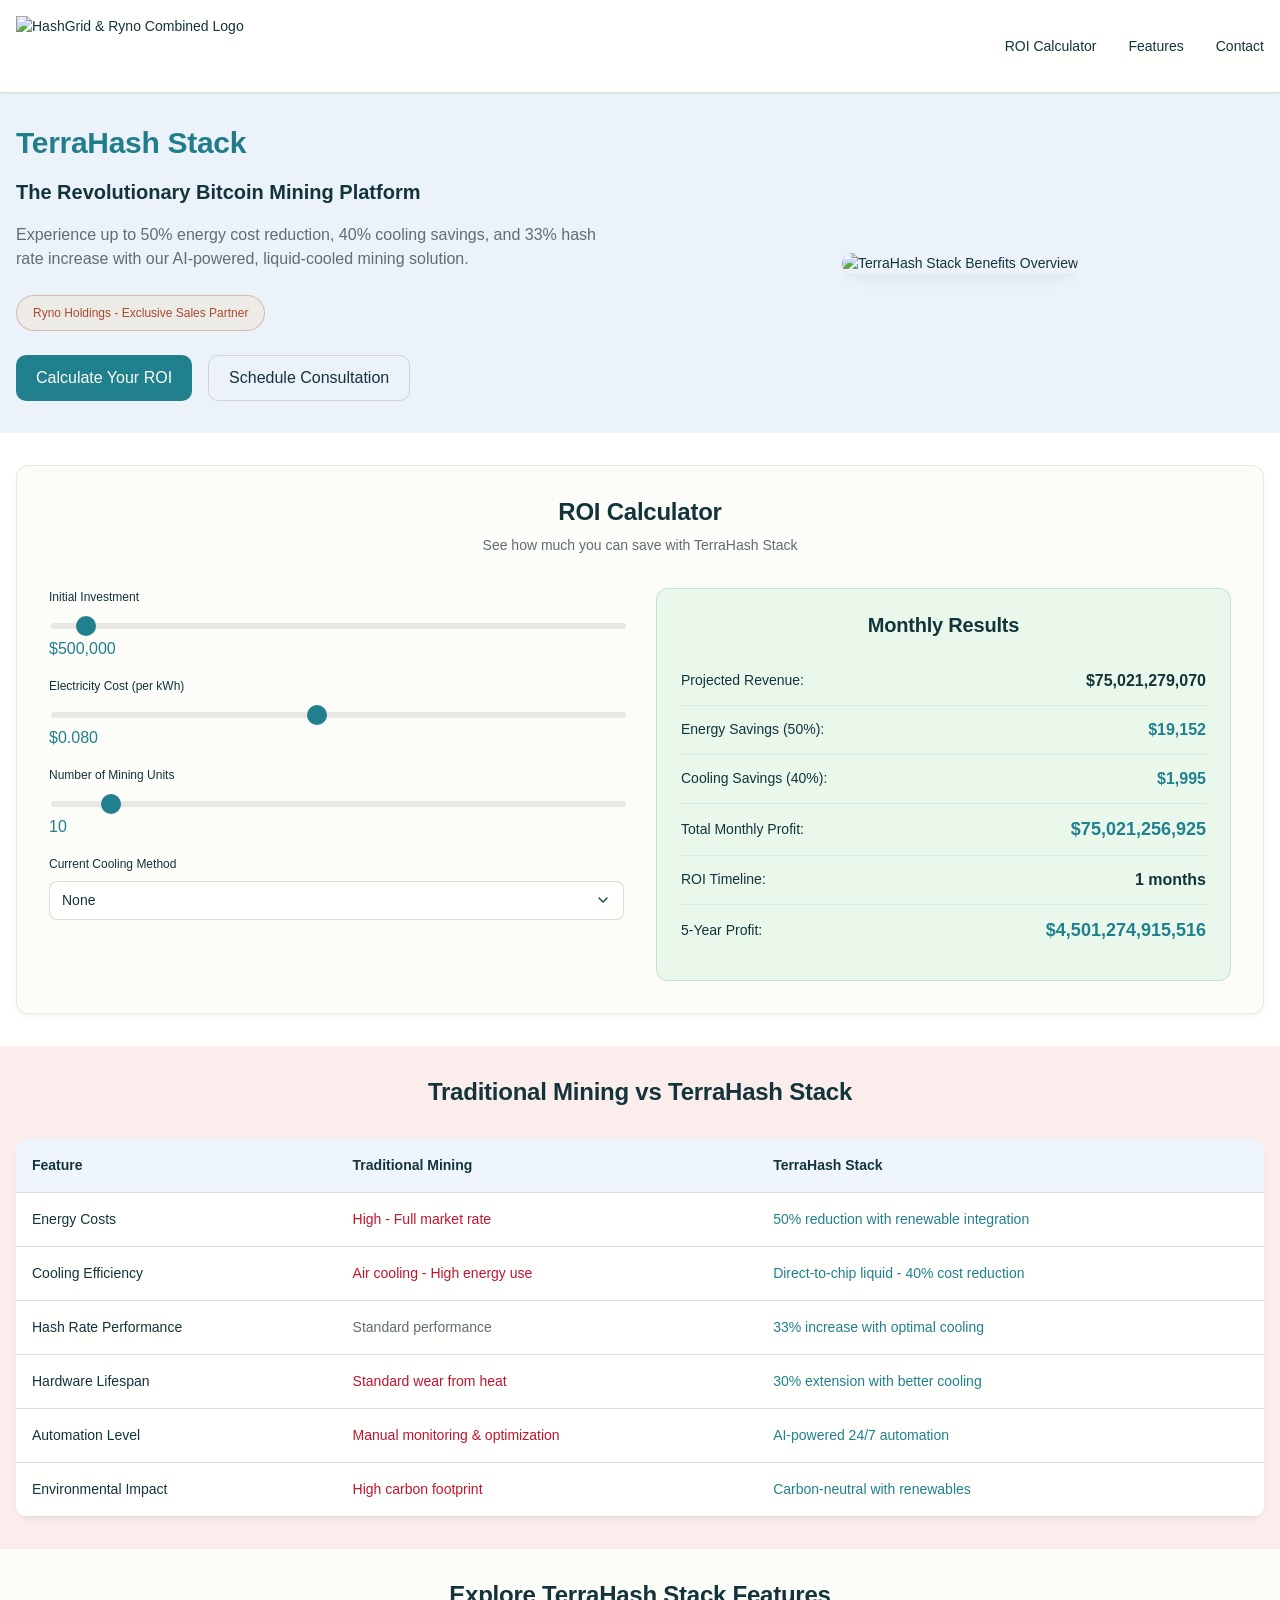
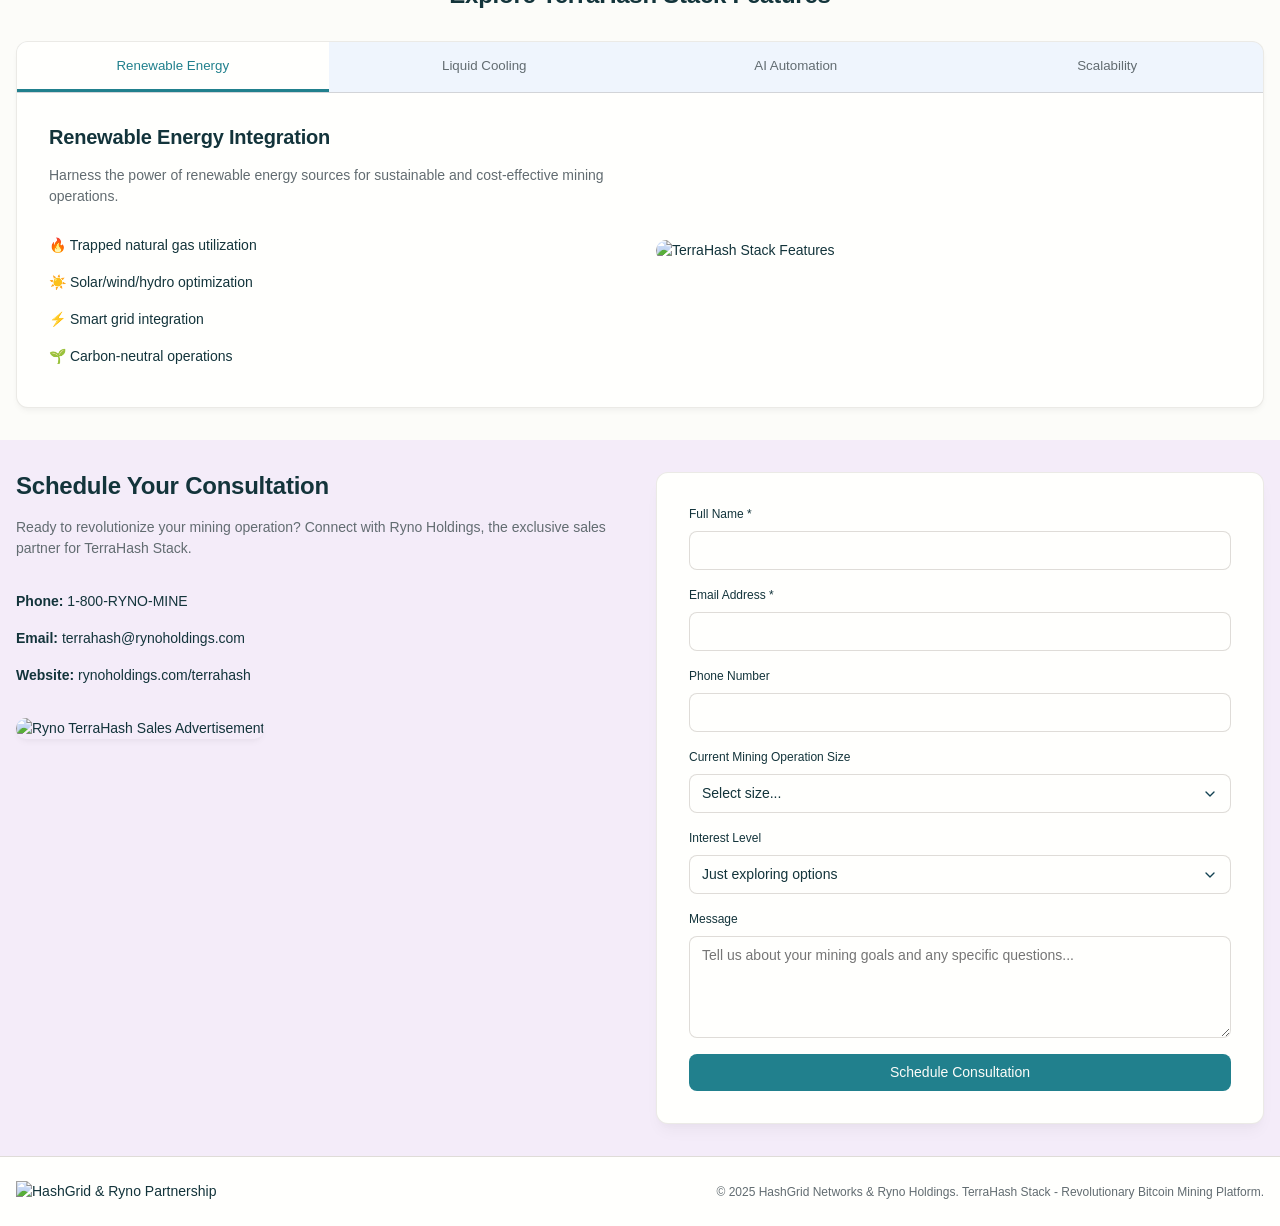
==== ryno-contact/index.html @ 81a2a4a1 "committing initial files for Rynos marketing page" ====
<!DOCTYPE html>
<html lang="en">
<head>
    <meta charset="UTF-8">
    <meta name="viewport" content="width=device-width, initial-scale=1.0">
    <title>TerraHash Stack - Revolutionary Bitcoin Mining Platform</title>
    <link rel="stylesheet" href="style.css">
</head>
<body>
    <!-- Header -->
    <header class="header">
        <div class="container">
            <div class="header__content">
                <img src="https://user-gen-media-assets.s3.amazonaws.com/gpt4o_images/118c1c0d-018f-4cac-a3be-09df968bb482.png" alt="HashGrid & Ryno Combined Logo" class="header__logo">
                <nav class="header__nav">
                    <a href="#calculator" class="header__nav-link">ROI Calculator</a>
                    <a href="#features" class="header__nav-link">Features</a>
                    <a href="#contact" class="header__nav-link">Contact</a>
                </nav>
            </div>
        </div>
    </header>

    <!-- Hero Section -->
    <section class="hero">
        <div class="container">
            <div class="hero__content">
                <div class="hero__text">
                    <h1 class="hero__title">TerraHash Stack</h1>
                    <p class="hero__subtitle">The Revolutionary Bitcoin Mining Platform</p>
                    <p class="hero__description">Experience up to 50% energy cost reduction, 40% cooling savings, and 33% hash rate increase with our AI-powered, liquid-cooled mining solution.</p>
                    <div class="hero__partnership">
                        <span class="partnership-badge">Ryno Holdings - Exclusive Sales Partner</span>
                    </div>
                    <div class="hero__cta">
                        <a href="#calculator" class="btn btn--primary btn--lg">Calculate Your ROI</a>
                        <a href="#contact" class="btn btn--outline btn--lg">Schedule Consultation</a>
                    </div>
                </div>
                <div class="hero__image">
                    <img src="https://user-gen-media-assets.s3.amazonaws.com/gpt4o_images/c0cdbb9a-6639-4723-b7b8-f5bbcff75af6.png" alt="TerraHash Stack Benefits Overview" class="hero__img">
                </div>
            </div>
        </div>
    </section>

    <!-- ROI Calculator -->
    <section id="calculator" class="calculator-section">
        <div class="container">
            <div class="calculator">
                <h2 class="calculator__title">ROI Calculator</h2>
                <p class="calculator__subtitle">See how much you can save with TerraHash Stack</p>
                
                <div class="calculator__grid">
                    <div class="calculator__inputs">
                        <div class="form-group">
                            <label class="form-label">Initial Investment</label>
                            <div class="slider-container">
                                <input type="range" id="investment" class="slider" min="50000" max="10000000" step="50000" value="500000">
                                <span class="slider-value" id="investment-value">$500,000</span>
                            </div>
                        </div>

                        <div class="form-group">
                            <label class="form-label">Electricity Cost (per kWh)</label>
                            <div class="slider-container">
                                <input type="range" id="electricity" class="slider" min="0.02" max="0.15" step="0.01" value="0.08">
                                <span class="slider-value" id="electricity-value">$0.08</span>
                            </div>
                        </div>

                        <div class="form-group">
                            <label class="form-label">Number of Mining Units</label>
                            <div class="slider-container">
                                <input type="range" id="units" class="slider" min="1" max="100" step="1" value="10">
                                <span class="slider-value" id="units-value">10</span>
                            </div>
                        </div>

                        <div class="form-group">
                            <label class="form-label">Current Cooling Method</label>
                            <select id="cooling" class="form-control">
                                <option value="none">None</option>
                                <option value="air">Air Cooling</option>
                                <option value="basic-liquid">Basic Liquid Cooling</option>
                            </select>
                        </div>
                    </div>

                    <div class="calculator__results">
                        <div class="result-card">
                            <h3>Monthly Results</h3>
                            <div class="result-item">
                                <span>Projected Revenue:</span>
                                <span id="monthly-revenue" class="result-value">$0</span>
                            </div>
                            <div class="result-item">
                                <span>Energy Savings (50%):</span>
                                <span id="energy-savings" class="result-value success">$0</span>
                            </div>
                            <div class="result-item">
                                <span>Cooling Savings (40%):</span>
                                <span id="cooling-savings" class="result-value success">$0</span>
                            </div>
                            <div class="result-item">
                                <span>Total Monthly Profit:</span>
                                <span id="monthly-profit" class="result-value primary">$0</span>
                            </div>
                            <div class="result-item">
                                <span>ROI Timeline:</span>
                                <span id="roi-timeline" class="result-value">0 months</span>
                            </div>
                            <div class="result-item">
                                <span>5-Year Profit:</span>
                                <span id="five-year-profit" class="result-value primary">$0</span>
                            </div>
                        </div>
                    </div>
                </div>
            </div>
        </div>
    </section>

    <!-- Feature Comparison -->
    <section class="comparison-section">
        <div class="container">
            <h2 class="section-title">Traditional Mining vs TerraHash Stack</h2>
            <div class="comparison-table">
                <table>
                    <thead>
                        <tr>
                            <th>Feature</th>
                            <th>Traditional Mining</th>
                            <th>TerraHash Stack</th>
                        </tr>
                    </thead>
                    <tbody>
                        <tr>
                            <td>Energy Costs</td>
                            <td><span class="comparison-bad">High - Full market rate</span></td>
                            <td><span class="comparison-good">50% reduction with renewable integration</span></td>
                        </tr>
                        <tr>
                            <td>Cooling Efficiency</td>
                            <td><span class="comparison-bad">Air cooling - High energy use</span></td>
                            <td><span class="comparison-good">Direct-to-chip liquid - 40% cost reduction</span></td>
                        </tr>
                        <tr>
                            <td>Hash Rate Performance</td>
                            <td><span class="comparison-neutral">Standard performance</span></td>
                            <td><span class="comparison-good">33% increase with optimal cooling</span></td>
                        </tr>
                        <tr>
                            <td>Hardware Lifespan</td>
                            <td><span class="comparison-bad">Standard wear from heat</span></td>
                            <td><span class="comparison-good">30% extension with better cooling</span></td>
                        </tr>
                        <tr>
                            <td>Automation Level</td>
                            <td><span class="comparison-bad">Manual monitoring & optimization</span></td>
                            <td><span class="comparison-good">AI-powered 24/7 automation</span></td>
                        </tr>
                        <tr>
                            <td>Environmental Impact</td>
                            <td><span class="comparison-bad">High carbon footprint</span></td>
                            <td><span class="comparison-good">Carbon-neutral with renewables</span></td>
                        </tr>
                    </tbody>
                </table>
            </div>
        </div>
    </section>

    <!-- Interactive Features -->
    <section id="features" class="features-section">
        <div class="container">
            <h2 class="section-title">Explore TerraHash Stack Features</h2>
            <div class="features-tabs">
                <nav class="tabs-nav">
                    <button class="tab-btn active" data-tab="renewable">Renewable Energy</button>
                    <button class="tab-btn" data-tab="cooling">Liquid Cooling</button>
                    <button class="tab-btn" data-tab="ai">AI Automation</button>
                    <button class="tab-btn" data-tab="scalability">Scalability</button>
                </nav>

                <div class="tabs-content">
                    <div class="tab-pane active" id="renewable">
                        <div class="feature-content">
                            <div class="feature-text">
                                <h3>Renewable Energy Integration</h3>
                                <p>Harness the power of renewable energy sources for sustainable and cost-effective mining operations.</p>
                                <ul class="feature-list">
                                    <li>🔥 Trapped natural gas utilization</li>
                                    <li>☀️ Solar/wind/hydro optimization</li>
                                    <li>⚡ Smart grid integration</li>
                                    <li>🌱 Carbon-neutral operations</li>
                                </ul>
                            </div>
                            <div class="feature-image">
                                <img src="https://user-gen-media-assets.s3.amazonaws.com/gpt4o_images/6d12c939-894d-44c8-b946-e693b4565c2b.png" alt="TerraHash Stack Features" class="feature-img">
                            </div>
                        </div>
                    </div>

                    <div class="tab-pane" id="cooling">
                        <div class="feature-content">
                            <div class="feature-text">
                                <h3>Direct-to-Chip Liquid Cooling</h3>
                                <p>Revolutionary cooling technology that maximizes performance while minimizing costs and space requirements.</p>
                                <ul class="feature-list">
                                    <li>❄️ 40% cooling cost reduction</li>
                                    <li>🔇 Near-silent operation</li>
                                    <li>⏱️ 30% hardware life extension</li>
                                    <li>📦 84% space reduction</li>
                                </ul>
                            </div>
                            <div class="feature-metrics">
                                <div class="metric-card">
                                    <div class="metric-value">40%</div>
                                    <div class="metric-label">Cost Reduction</div>
                                </div>
                                <div class="metric-card">
                                    <div class="metric-value">84%</div>
                                    <div class="metric-label">Space Savings</div>
                                </div>
                                <div class="metric-card">
                                    <div class="metric-value">30%</div>
                                    <div class="metric-label">Lifespan Increase</div>
                                </div>
                            </div>
                        </div>
                    </div>

                    <div class="tab-pane" id="ai">
                        <div class="feature-content">
                            <div class="feature-text">
                                <h3>AI-Powered Automation</h3>
                                <p>Advanced artificial intelligence continuously optimizes your mining operation for maximum profitability.</p>
                                <ul class="feature-list">
                                    <li>🤖 24/7 performance optimization</li>
                                    <li>🔧 Predictive maintenance</li>
                                    <li>💰 Automated profit strategies</li>
                                    <li>📊 Real-time market analysis</li>
                                </ul>
                            </div>
                            <div class="ai-benefits">
                                <div class="benefit-item">
                                    <div class="benefit-icon">🎯</div>
                                    <div class="benefit-text">
                                        <h4>Smart Optimization</h4>
                                        <p>AI adjusts parameters in real-time for peak efficiency</p>
                                    </div>
                                </div>
                                <div class="benefit-item">
                                    <div class="benefit-icon">⚡</div>
                                    <div class="benefit-text">
                                        <h4>Instant Response</h4>
                                        <p>Immediate adaptation to market conditions</p>
                                    </div>
                                </div>
                            </div>
                        </div>
                    </div>

                    <div class="tab-pane" id="scalability">
                        <div class="feature-content">
                            <div class="feature-text">
                                <h3>Scalable Solutions</h3>
                                <p>Choose the perfect package for your operation size and growth plans.</p>
                            </div>
                            <div class="packages-grid">
                                <div class="package-card">
                                    <h4>Starter</h4>
                                    <div class="package-price">$75K-$150K</div>
                                    <div class="package-hashrate">1-5 PH/s</div>
                                    <p>Perfect for new miners entering the space</p>
                                </div>
                                <div class="package-card featured">
                                    <h4>Professional</h4>
                                    <div class="package-price">$150K-$500K</div>
                                    <div class="package-hashrate">5-25 PH/s</div>
                                    <p>Ideal for growing operations</p>
                                </div>
                                <div class="package-card">
                                    <h4>Enterprise</h4>
                                    <div class="package-price">$500K+</div>
                                    <div class="package-hashrate">25+ PH/s</div>
                                    <p>For large-scale mining facilities</p>
                                </div>
                            </div>
                        </div>
                    </div>
                </div>
            </div>
        </div>
    </section>

    <!-- Contact Form -->
    <section id="contact" class="contact-section">
        <div class="container">
            <div class="contact-content">
                <div class="contact-info">
                    <h2>Schedule Your Consultation</h2>
                    <p>Ready to revolutionize your mining operation? Connect with Ryno Holdings, the exclusive sales partner for TerraHash Stack.</p>
                    <div class="contact-details">
                        <div class="contact-item">
                            <strong>Phone:</strong> 1-800-RYNO-MINE
                        </div>
                        <div class="contact-item">
                            <strong>Email:</strong> terrahash@rynoholdings.com
                        </div>
                        <div class="contact-item">
                            <strong>Website:</strong> rynoholdings.com/terrahash
                        </div>
                    </div>
                    <img src="https://user-gen-media-assets.s3.amazonaws.com/gpt4o_images/5bec78c7-010d-4da1-a1a3-903c80a85e2d.png" alt="Ryno TerraHash Sales Advertisement" class="contact-ad">
                </div>
                
                <form class="contact-form" id="contact-form">
                    <div class="form-group">
                        <label class="form-label">Full Name *</label>
                        <input type="text" class="form-control" id="name" required>
                    </div>

                    <div class="form-group">
                        <label class="form-label">Email Address *</label>
                        <input type="email" class="form-control" id="email" required>
                    </div>

                    <div class="form-group">
                        <label class="form-label">Phone Number</label>
                        <input type="tel" class="form-control" id="phone">
                    </div>

                    <div class="form-group">
                        <label class="form-label">Current Mining Operation Size</label>
                        <select class="form-control" id="operation-size">
                            <option value="">Select size...</option>
                            <option value="none">No current operation</option>
                            <option value="small">Small (under 1 PH/s)</option>
                            <option value="medium">Medium (1-10 PH/s)</option>
                            <option value="large">Large (10+ PH/s)</option>
                        </select>
                    </div>

                    <div class="form-group">
                        <label class="form-label">Interest Level</label>
                        <select class="form-control" id="interest-level">
                            <option value="exploring">Just exploring options</option>
                            <option value="serious">Serious consideration</option>
                            <option value="ready">Ready to purchase</option>
                        </select>
                    </div>

                    <div class="form-group">
                        <label class="form-label">Message</label>
                        <textarea class="form-control" id="message" rows="4" placeholder="Tell us about your mining goals and any specific questions..."></textarea>
                    </div>

                    <button type="submit" class="btn btn--primary btn--full-width">Schedule Consultation</button>
                </form>
            </div>
        </div>
    </section>

    <!-- Success Modal -->
    <div class="modal hidden" id="success-modal">
        <div class="modal-content">
            <div class="modal-header">
                <h3>Consultation Scheduled!</h3>
                <button class="modal-close" id="modal-close">&times;</button>
            </div>
            <div class="modal-body">
                <p>Thank you for your interest in TerraHash Stack. A Ryno Holdings representative will contact you within 24 hours to schedule your personalized consultation.</p>
                <p><strong>Next Steps:</strong></p>
                <ul>
                    <li>Review your current mining setup</li>
                    <li>Prepare questions about TerraHash Stack</li>
                    <li>Consider your investment timeline</li>
                </ul>
            </div>
        </div>
    </div>

    <footer class="footer">
        <div class="container">
            <div class="footer-content">
                <div class="footer-logo">
                    <img src="https://user-gen-media-assets.s3.amazonaws.com/gpt4o_images/98c45ca7-f45f-4259-8d94-35128097c274.png" alt="HashGrid & Ryno Partnership" class="footer-img">
                </div>
                <div class="footer-text">
                    <p>&copy; 2025 HashGrid Networks & Ryno Holdings. TerraHash Stack - Revolutionary Bitcoin Mining Platform.</p>
                </div>
            </div>
        </div>
    </footer>

    <script src="app.js"></script>
</body>
</html>
---- ryno-contact/style.css ----
:root {
  /* Primitive Color Tokens */
  --color-white: rgba(255, 255, 255, 1);
  --color-black: rgba(0, 0, 0, 1);
  --color-cream-50: rgba(252, 252, 249, 1);
  --color-cream-100: rgba(255, 255, 253, 1);
  --color-gray-200: rgba(245, 245, 245, 1);
  --color-gray-300: rgba(167, 169, 169, 1);
  --color-gray-400: rgba(119, 124, 124, 1);
  --color-slate-500: rgba(98, 108, 113, 1);
  --color-brown-600: rgba(94, 82, 64, 1);
  --color-charcoal-700: rgba(31, 33, 33, 1);
  --color-charcoal-800: rgba(38, 40, 40, 1);
  --color-slate-900: rgba(19, 52, 59, 1);
  --color-teal-300: rgba(50, 184, 198, 1);
  --color-teal-400: rgba(45, 166, 178, 1);
  --color-teal-500: rgba(33, 128, 141, 1);
  --color-teal-600: rgba(29, 116, 128, 1);
  --color-teal-700: rgba(26, 104, 115, 1);
  --color-teal-800: rgba(41, 150, 161, 1);
  --color-red-400: rgba(255, 84, 89, 1);
  --color-red-500: rgba(192, 21, 47, 1);
  --color-orange-400: rgba(230, 129, 97, 1);
  --color-orange-500: rgba(168, 75, 47, 1);

  /* RGB versions for opacity control */
  --color-brown-600-rgb: 94, 82, 64;
  --color-teal-500-rgb: 33, 128, 141;
  --color-slate-900-rgb: 19, 52, 59;
  --color-slate-500-rgb: 98, 108, 113;
  --color-red-500-rgb: 192, 21, 47;
  --color-red-400-rgb: 255, 84, 89;
  --color-orange-500-rgb: 168, 75, 47;
  --color-orange-400-rgb: 230, 129, 97;

  /* Background color tokens (Light Mode) */
  --color-bg-1: rgba(59, 130, 246, 0.08); /* Light blue */
  --color-bg-2: rgba(245, 158, 11, 0.08); /* Light yellow */
  --color-bg-3: rgba(34, 197, 94, 0.08); /* Light green */
  --color-bg-4: rgba(239, 68, 68, 0.08); /* Light red */
  --color-bg-5: rgba(147, 51, 234, 0.08); /* Light purple */
  --color-bg-6: rgba(249, 115, 22, 0.08); /* Light orange */
  --color-bg-7: rgba(236, 72, 153, 0.08); /* Light pink */
  --color-bg-8: rgba(6, 182, 212, 0.08); /* Light cyan */

  /* Semantic Color Tokens (Light Mode) */
  --color-background: var(--color-cream-50);
  --color-surface: var(--color-cream-100);
  --color-text: var(--color-slate-900);
  --color-text-secondary: var(--color-slate-500);
  --color-primary: var(--color-teal-500);
  --color-primary-hover: var(--color-teal-600);
  --color-primary-active: var(--color-teal-700);
  --color-secondary: rgba(var(--color-brown-600-rgb), 0.12);
  --color-secondary-hover: rgba(var(--color-brown-600-rgb), 0.2);
  --color-secondary-active: rgba(var(--color-brown-600-rgb), 0.25);
  --color-border: rgba(var(--color-brown-600-rgb), 0.2);
  --color-btn-primary-text: var(--color-cream-50);
  --color-card-border: rgba(var(--color-brown-600-rgb), 0.12);
  --color-card-border-inner: rgba(var(--color-brown-600-rgb), 0.12);
  --color-error: var(--color-red-500);
  --color-success: var(--color-teal-500);
  --color-warning: var(--color-orange-500);
  --color-info: var(--color-slate-500);
  --color-focus-ring: rgba(var(--color-teal-500-rgb), 0.4);
  --color-select-caret: rgba(var(--color-slate-900-rgb), 0.8);

  /* Common style patterns */
  --focus-ring: 0 0 0 3px var(--color-focus-ring);
  --focus-outline: 2px solid var(--color-primary);
  --status-bg-opacity: 0.15;
  --status-border-opacity: 0.25;
  --select-caret-light: url("data:image/svg+xml,%3Csvg xmlns='http://www.w3.org/2000/svg' width='16' height='16' viewBox='0 0 24 24' fill='none' stroke='%23134252' stroke-width='2' stroke-linecap='round' stroke-linejoin='round'%3E%3Cpolyline points='6 9 12 15 18 9'%3E%3C/polyline%3E%3C/svg%3E");
  --select-caret-dark: url("data:image/svg+xml,%3Csvg xmlns='http://www.w3.org/2000/svg' width='16' height='16' viewBox='0 0 24 24' fill='none' stroke='%23f5f5f5' stroke-width='2' stroke-linecap='round' stroke-linejoin='round'%3E%3Cpolyline points='6 9 12 15 18 9'%3E%3C/polyline%3E%3C/svg%3E");

  /* RGB versions for opacity control */
  --color-success-rgb: 33, 128, 141;
  --color-error-rgb: 192, 21, 47;
  --color-warning-rgb: 168, 75, 47;
  --color-info-rgb: 98, 108, 113;

  /* Typography */
  --font-family-base: "FKGroteskNeue", "Geist", "Inter", -apple-system,
    BlinkMacSystemFont, "Segoe UI", Roboto, sans-serif;
  --font-family-mono: "Berkeley Mono", ui-monospace, SFMono-Regular, Menlo,
    Monaco, Consolas, monospace;
  --font-size-xs: 11px;
  --font-size-sm: 12px;
  --font-size-base: 14px;
  --font-size-md: 14px;
  --font-size-lg: 16px;
  --font-size-xl: 18px;
  --font-size-2xl: 20px;
  --font-size-3xl: 24px;
  --font-size-4xl: 30px;
  --font-weight-normal: 400;
  --font-weight-medium: 500;
  --font-weight-semibold: 550;
  --font-weight-bold: 600;
  --line-height-tight: 1.2;
  --line-height-normal: 1.5;
  --letter-spacing-tight: -0.01em;

  /* Spacing */
  --space-0: 0;
  --space-1: 1px;
  --space-2: 2px;
  --space-4: 4px;
  --space-6: 6px;
  --space-8: 8px;
  --space-10: 10px;
  --space-12: 12px;
  --space-16: 16px;
  --space-20: 20px;
  --space-24: 24px;
  --space-32: 32px;

  /* Border Radius */
  --radius-sm: 6px;
  --radius-base: 8px;
  --radius-md: 10px;
  --radius-lg: 12px;
  --radius-full: 9999px;

  /* Shadows */
  --shadow-xs: 0 1px 2px rgba(0, 0, 0, 0.02);
  --shadow-sm: 0 1px 3px rgba(0, 0, 0, 0.04), 0 1px 2px rgba(0, 0, 0, 0.02);
  --shadow-md: 0 4px 6px -1px rgba(0, 0, 0, 0.04),
    0 2px 4px -1px rgba(0, 0, 0, 0.02);
  --shadow-lg: 0 10px 15px -3px rgba(0, 0, 0, 0.04),
    0 4px 6px -2px rgba(0, 0, 0, 0.02);
  --shadow-inset-sm: inset 0 1px 0 rgba(255, 255, 255, 0.15),
    inset 0 -1px 0 rgba(0, 0, 0, 0.03);

  /* Animation */
  --duration-fast: 150ms;
  --duration-normal: 250ms;
  --ease-standard: cubic-bezier(0.16, 1, 0.3, 1);

  /* Layout */
  --container-sm: 640px;
  --container-md: 768px;
  --container-lg: 1024px;
  --container-xl: 1280px;
}

/* Dark mode colors */
@media (prefers-color-scheme: dark) {
  :root {
    /* RGB versions for opacity control (Dark Mode) */
    --color-gray-400-rgb: 119, 124, 124;
    --color-teal-300-rgb: 50, 184, 198;
    --color-gray-300-rgb: 167, 169, 169;
    --color-gray-200-rgb: 245, 245, 245;

    /* Background color tokens (Dark Mode) */
    --color-bg-1: rgba(29, 78, 216, 0.15); /* Dark blue */
    --color-bg-2: rgba(180, 83, 9, 0.15); /* Dark yellow */
    --color-bg-3: rgba(21, 128, 61, 0.15); /* Dark green */
    --color-bg-4: rgba(185, 28, 28, 0.15); /* Dark red */
    --color-bg-5: rgba(107, 33, 168, 0.15); /* Dark purple */
    --color-bg-6: rgba(194, 65, 12, 0.15); /* Dark orange */
    --color-bg-7: rgba(190, 24, 93, 0.15); /* Dark pink */
    --color-bg-8: rgba(8, 145, 178, 0.15); /* Dark cyan */
    
    /* Semantic Color Tokens (Dark Mode) */
    --color-background: var(--color-charcoal-700);
    --color-surface: var(--color-charcoal-800);
    --color-text: var(--color-gray-200);
    --color-text-secondary: rgba(var(--color-gray-300-rgb), 0.7);
    --color-primary: var(--color-teal-300);
    --color-primary-hover: var(--color-teal-400);
    --color-primary-active: var(--color-teal-800);
    --color-secondary: rgba(var(--color-gray-400-rgb), 0.15);
    --color-secondary-hover: rgba(var(--color-gray-400-rgb), 0.25);
    --color-secondary-active: rgba(var(--color-gray-400-rgb), 0.3);
    --color-border: rgba(var(--color-gray-400-rgb), 0.3);
    --color-error: var(--color-red-400);
    --color-success: var(--color-teal-300);
    --color-warning: var(--color-orange-400);
    --color-info: var(--color-gray-300);
    --color-focus-ring: rgba(var(--color-teal-300-rgb), 0.4);
    --color-btn-primary-text: var(--color-slate-900);
    --color-card-border: rgba(var(--color-gray-400-rgb), 0.2);
    --color-card-border-inner: rgba(var(--color-gray-400-rgb), 0.15);
    --shadow-inset-sm: inset 0 1px 0 rgba(255, 255, 255, 0.1),
      inset 0 -1px 0 rgba(0, 0, 0, 0.15);
    --button-border-secondary: rgba(var(--color-gray-400-rgb), 0.2);
    --color-border-secondary: rgba(var(--color-gray-400-rgb), 0.2);
    --color-select-caret: rgba(var(--color-gray-200-rgb), 0.8);

    /* Common style patterns - updated for dark mode */
    --focus-ring: 0 0 0 3px var(--color-focus-ring);
    --focus-outline: 2px solid var(--color-primary);
    --status-bg-opacity: 0.15;
    --status-border-opacity: 0.25;
    --select-caret-light: url("data:image/svg+xml,%3Csvg xmlns='http://www.w3.org/2000/svg' width='16' height='16' viewBox='0 0 24 24' fill='none' stroke='%23134252' stroke-width='2' stroke-linecap='round' stroke-linejoin='round'%3E%3Cpolyline points='6 9 12 15 18 9'%3E%3C/polyline%3E%3C/svg%3E");
    --select-caret-dark: url("data:image/svg+xml,%3Csvg xmlns='http://www.w3.org/2000/svg' width='16' height='16' viewBox='0 0 24 24' fill='none' stroke='%23f5f5f5' stroke-width='2' stroke-linecap='round' stroke-linejoin='round'%3E%3Cpolyline points='6 9 12 15 18 9'%3E%3C/polyline%3E%3C/svg%3E");

    /* RGB versions for dark mode */
    --color-success-rgb: var(--color-teal-300-rgb);
    --color-error-rgb: var(--color-red-400-rgb);
    --color-warning-rgb: var(--color-orange-400-rgb);
    --color-info-rgb: var(--color-gray-300-rgb);
  }
}

/* Data attribute for manual theme switching */
[data-color-scheme="dark"] {
  /* RGB versions for opacity control (dark mode) */
  --color-gray-400-rgb: 119, 124, 124;
  --color-teal-300-rgb: 50, 184, 198;
  --color-gray-300-rgb: 167, 169, 169;
  --color-gray-200-rgb: 245, 245, 245;

  /* Colorful background palette - Dark Mode */
  --color-bg-1: rgba(29, 78, 216, 0.15); /* Dark blue */
  --color-bg-2: rgba(180, 83, 9, 0.15); /* Dark yellow */
  --color-bg-3: rgba(21, 128, 61, 0.15); /* Dark green */
  --color-bg-4: rgba(185, 28, 28, 0.15); /* Dark red */
  --color-bg-5: rgba(107, 33, 168, 0.15); /* Dark purple */
  --color-bg-6: rgba(194, 65, 12, 0.15); /* Dark orange */
  --color-bg-7: rgba(190, 24, 93, 0.15); /* Dark pink */
  --color-bg-8: rgba(8, 145, 178, 0.15); /* Dark cyan */
  
  /* Semantic Color Tokens (Dark Mode) */
  --color-background: var(--color-charcoal-700);
  --color-surface: var(--color-charcoal-800);
  --color-text: var(--color-gray-200);
  --color-text-secondary: rgba(var(--color-gray-300-rgb), 0.7);
  --color-primary: var(--color-teal-300);
  --color-primary-hover: var(--color-teal-400);
  --color-primary-active: var(--color-teal-800);
  --color-secondary: rgba(var(--color-gray-400-rgb), 0.15);
  --color-secondary-hover: rgba(var(--color-gray-400-rgb), 0.25);
  --color-secondary-active: rgba(var(--color-gray-400-rgb), 0.3);
  --color-border: rgba(var(--color-gray-400-rgb), 0.3);
  --color-error: var(--color-red-400);
  --color-success: var(--color-teal-300);
  --color-warning: var(--color-orange-400);
  --color-info: var(--color-gray-300);
  --color-focus-ring: rgba(var(--color-teal-300-rgb), 0.4);
  --color-btn-primary-text: var(--color-slate-900);
  --color-card-border: rgba(var(--color-gray-400-rgb), 0.15);
  --color-card-border-inner: rgba(var(--color-gray-400-rgb), 0.15);
  --shadow-inset-sm: inset 0 1px 0 rgba(255, 255, 255, 0.1),
    inset 0 -1px 0 rgba(0, 0, 0, 0.15);
  --color-border-secondary: rgba(var(--color-gray-400-rgb), 0.2);
  --color-select-caret: rgba(var(--color-gray-200-rgb), 0.8);

  /* Common style patterns - updated for dark mode */
  --focus-ring: 0 0 0 3px var(--color-focus-ring);
  --focus-outline: 2px solid var(--color-primary);
  --status-bg-opacity: 0.15;
  --status-border-opacity: 0.25;
  --select-caret-light: url("data:image/svg+xml,%3Csvg xmlns='http://www.w3.org/2000/svg' width='16' height='16' viewBox='0 0 24 24' fill='none' stroke='%23134252' stroke-width='2' stroke-linecap='round' stroke-linejoin='round'%3E%3Cpolyline points='6 9 12 15 18 9'%3E%3C/polyline%3E%3C/svg%3E");
  --select-caret-dark: url("data:image/svg+xml,%3Csvg xmlns='http://www.w3.org/2000/svg' width='16' height='16' viewBox='0 0 24 24' fill='none' stroke='%23f5f5f5' stroke-width='2' stroke-linecap='round' stroke-linejoin='round'%3E%3Cpolyline points='6 9 12 15 18 9'%3E%3C/polyline%3E%3C/svg%3E");

  /* RGB versions for dark mode */
  --color-success-rgb: var(--color-teal-300-rgb);
  --color-error-rgb: var(--color-red-400-rgb);
  --color-warning-rgb: var(--color-orange-400-rgb);
  --color-info-rgb: var(--color-gray-300-rgb);
}

[data-color-scheme="light"] {
  /* RGB versions for opacity control (light mode) */
  --color-brown-600-rgb: 94, 82, 64;
  --color-teal-500-rgb: 33, 128, 141;
  --color-slate-900-rgb: 19, 52, 59;
  
  /* Semantic Color Tokens (Light Mode) */
  --color-background: var(--color-cream-50);
  --color-surface: var(--color-cream-100);
  --color-text: var(--color-slate-900);
  --color-text-secondary: var(--color-slate-500);
  --color-primary: var(--color-teal-500);
  --color-primary-hover: var(--color-teal-600);
  --color-primary-active: var(--color-teal-700);
  --color-secondary: rgba(var(--color-brown-600-rgb), 0.12);
  --color-secondary-hover: rgba(var(--color-brown-600-rgb), 0.2);
  --color-secondary-active: rgba(var(--color-brown-600-rgb), 0.25);
  --color-border: rgba(var(--color-brown-600-rgb), 0.2);
  --color-btn-primary-text: var(--color-cream-50);
  --color-card-border: rgba(var(--color-brown-600-rgb), 0.12);
  --color-card-border-inner: rgba(var(--color-brown-600-rgb), 0.12);
  --color-error: var(--color-red-500);
  --color-success: var(--color-teal-500);
  --color-warning: var(--color-orange-500);
  --color-info: var(--color-slate-500);
  --color-focus-ring: rgba(var(--color-teal-500-rgb), 0.4);

  /* RGB versions for light mode */
  --color-success-rgb: var(--color-teal-500-rgb);
  --color-error-rgb: var(--color-red-500-rgb);
  --color-warning-rgb: var(--color-orange-500-rgb);
  --color-info-rgb: var(--color-slate-500-rgb);
}

/* Base styles */
html {
  font-size: var(--font-size-base);
  font-family: var(--font-family-base);
  line-height: var(--line-height-normal);
  color: var(--color-text);
  background-color: var(--color-background);
  -webkit-font-smoothing: antialiased;
  box-sizing: border-box;
}

body {
  margin: 0;
  padding: 0;
}

*,
*::before,
*::after {
  box-sizing: inherit;
}

/* Typography */
h1,
h2,
h3,
h4,
h5,
h6 {
  margin: 0;
  font-weight: var(--font-weight-semibold);
  line-height: var(--line-height-tight);
  color: var(--color-text);
  letter-spacing: var(--letter-spacing-tight);
}

h1 {
  font-size: var(--font-size-4xl);
}
h2 {
  font-size: var(--font-size-3xl);
}
h3 {
  font-size: var(--font-size-2xl);
}
h4 {
  font-size: var(--font-size-xl);
}
h5 {
  font-size: var(--font-size-lg);
}
h6 {
  font-size: var(--font-size-md);
}

p {
  margin: 0 0 var(--space-16) 0;
}

a {
  color: var(--color-primary);
  text-decoration: none;
  transition: color var(--duration-fast) var(--ease-standard);
}

a:hover {
  color: var(--color-primary-hover);
}

code,
pre {
  font-family: var(--font-family-mono);
  font-size: calc(var(--font-size-base) * 0.95);
  background-color: var(--color-secondary);
  border-radius: var(--radius-sm);
}

code {
  padding: var(--space-1) var(--space-4);
}

pre {
  padding: var(--space-16);
  margin: var(--space-16) 0;
  overflow: auto;
  border: 1px solid var(--color-border);
}

pre code {
  background: none;
  padding: 0;
}

/* Buttons */
.btn {
  display: inline-flex;
  align-items: center;
  justify-content: center;
  padding: var(--space-8) var(--space-16);
  border-radius: var(--radius-base);
  font-size: var(--font-size-base);
  font-weight: 500;
  line-height: 1.5;
  cursor: pointer;
  transition: all var(--duration-normal) var(--ease-standard);
  border: none;
  text-decoration: none;
  position: relative;
}

.btn:focus-visible {
  outline: none;
  box-shadow: var(--focus-ring);
}

.btn--primary {
  background: var(--color-primary);
  color: var(--color-btn-primary-text);
}

.btn--primary:hover {
  background: var(--color-primary-hover);
}

.btn--primary:active {
  background: var(--color-primary-active);
}

.btn--secondary {
  background: var(--color-secondary);
  color: var(--color-text);
}

.btn--secondary:hover {
  background: var(--color-secondary-hover);
}

.btn--secondary:active {
  background: var(--color-secondary-active);
}

.btn--outline {
  background: transparent;
  border: 1px solid var(--color-border);
  color: var(--color-text);
}

.btn--outline:hover {
  background: var(--color-secondary);
}

.btn--sm {
  padding: var(--space-4) var(--space-12);
  font-size: var(--font-size-sm);
  border-radius: var(--radius-sm);
}

.btn--lg {
  padding: var(--space-10) var(--space-20);
  font-size: var(--font-size-lg);
  border-radius: var(--radius-md);
}

.btn--full-width {
  width: 100%;
}

.btn:disabled {
  opacity: 0.5;
  cursor: not-allowed;
}

/* Form elements */
.form-control {
  display: block;
  width: 100%;
  padding: var(--space-8) var(--space-12);
  font-size: var(--font-size-md);
  line-height: 1.5;
  color: var(--color-text);
  background-color: var(--color-surface);
  border: 1px solid var(--color-border);
  border-radius: var(--radius-base);
  transition: border-color var(--duration-fast) var(--ease-standard),
    box-shadow var(--duration-fast) var(--ease-standard);
}

textarea.form-control {
  font-family: var(--font-family-base);
  font-size: var(--font-size-base);
}

select.form-control {
  padding: var(--space-8) var(--space-12);
  -webkit-appearance: none;
  -moz-appearance: none;
  appearance: none;
  background-image: var(--select-caret-light);
  background-repeat: no-repeat;
  background-position: right var(--space-12) center;
  background-size: 16px;
  padding-right: var(--space-32);
}

/* Add a dark mode specific caret */
@media (prefers-color-scheme: dark) {
  select.form-control {
    background-image: var(--select-caret-dark);
  }
}

/* Also handle data-color-scheme */
[data-color-scheme="dark"] select.form-control {
  background-image: var(--select-caret-dark);
}

[data-color-scheme="light"] select.form-control {
  background-image: var(--select-caret-light);
}

.form-control:focus {
  border-color: var(--color-primary);
  outline: var(--focus-outline);
}

.form-label {
  display: block;
  margin-bottom: var(--space-8);
  font-weight: var(--font-weight-medium);
  font-size: var(--font-size-sm);
}

.form-group {
  margin-bottom: var(--space-16);
}

/* Card component */
.card {
  background-color: var(--color-surface);
  border-radius: var(--radius-lg);
  border: 1px solid var(--color-card-border);
  box-shadow: var(--shadow-sm);
  overflow: hidden;
  transition: box-shadow var(--duration-normal) var(--ease-standard);
}

.card:hover {
  box-shadow: var(--shadow-md);
}

.card__body {
  padding: var(--space-16);
}

.card__header,
.card__footer {
  padding: var(--space-16);
  border-bottom: 1px solid var(--color-card-border-inner);
}

/* Status indicators - simplified with CSS variables */
.status {
  display: inline-flex;
  align-items: center;
  padding: var(--space-6) var(--space-12);
  border-radius: var(--radius-full);
  font-weight: var(--font-weight-medium);
  font-size: var(--font-size-sm);
}

.status--success {
  background-color: rgba(
    var(--color-success-rgb, 33, 128, 141),
    var(--status-bg-opacity)
  );
  color: var(--color-success);
  border: 1px solid
    rgba(var(--color-success-rgb, 33, 128, 141), var(--status-border-opacity));
}

.status--error {
  background-color: rgba(
    var(--color-error-rgb, 192, 21, 47),
    var(--status-bg-opacity)
  );
  color: var(--color-error);
  border: 1px solid
    rgba(var(--color-error-rgb, 192, 21, 47), var(--status-border-opacity));
}

.status--warning {
  background-color: rgba(
    var(--color-warning-rgb, 168, 75, 47),
    var(--status-bg-opacity)
  );
  color: var(--color-warning);
  border: 1px solid
    rgba(var(--color-warning-rgb, 168, 75, 47), var(--status-border-opacity));
}

.status--info {
  background-color: rgba(
    var(--color-info-rgb, 98, 108, 113),
    var(--status-bg-opacity)
  );
  color: var(--color-info);
  border: 1px solid
    rgba(var(--color-info-rgb, 98, 108, 113), var(--status-border-opacity));
}

/* Container layout */
.container {
  width: 100%;
  margin-right: auto;
  margin-left: auto;
  padding-right: var(--space-16);
  padding-left: var(--space-16);
}

@media (min-width: 640px) {
  .container {
    max-width: var(--container-sm);
  }
}
@media (min-width: 768px) {
  .container {
    max-width: var(--container-md);
  }
}
@media (min-width: 1024px) {
  .container {
    max-width: var(--container-lg);
  }
}
@media (min-width: 1280px) {
  .container {
    max-width: var(--container-xl);
  }
}

/* Utility classes */
.flex {
  display: flex;
}
.flex-col {
  flex-direction: column;
}
.items-center {
  align-items: center;
}
.justify-center {
  justify-content: center;
}
.justify-between {
  justify-content: space-between;
}
.gap-4 {
  gap: var(--space-4);
}
.gap-8 {
  gap: var(--space-8);
}
.gap-16 {
  gap: var(--space-16);
}

.m-0 {
  margin: 0;
}
.mt-8 {
  margin-top: var(--space-8);
}
.mb-8 {
  margin-bottom: var(--space-8);
}
.mx-8 {
  margin-left: var(--space-8);
  margin-right: var(--space-8);
}
.my-8 {
  margin-top: var(--space-8);
  margin-bottom: var(--space-8);
}

.p-0 {
  padding: 0;
}
.py-8 {
  padding-top: var(--space-8);
  padding-bottom: var(--space-8);
}
.px-8 {
  padding-left: var(--space-8);
  padding-right: var(--space-8);
}
.py-16 {
  padding-top: var(--space-16);
  padding-bottom: var(--space-16);
}
.px-16 {
  padding-left: var(--space-16);
  padding-right: var(--space-16);
}

.block {
  display: block;
}
.hidden {
  display: none;
}

/* Accessibility */
.sr-only {
  position: absolute;
  width: 1px;
  height: 1px;
  padding: 0;
  margin: -1px;
  overflow: hidden;
  clip: rect(0, 0, 0, 0);
  white-space: nowrap;
  border-width: 0;
}

:focus-visible {
  outline: var(--focus-outline);
  outline-offset: 2px;
}

/* Dark mode specifics */
[data-color-scheme="dark"] .btn--outline {
  border: 1px solid var(--color-border-secondary);
}

@font-face {
  font-family: 'FKGroteskNeue';
  src: url('https://r2cdn.perplexity.ai/fonts/FKGroteskNeue.woff2')
    format('woff2');
}

/* END PERPLEXITY DESIGN SYSTEM */
/* Custom styles for TerraHash Stack application */

/* Header Styles */
.header {
  background: var(--color-surface);
  border-bottom: 1px solid var(--color-border);
  position: sticky;
  top: 0;
  z-index: 100;
  box-shadow: var(--shadow-sm);
}

.header__content {
  display: flex;
  justify-content: space-between;
  align-items: center;
  padding: var(--space-16) 0;
}

.header__logo {
  height: 60px;
  object-fit: contain;
}

.header__nav {
  display: flex;
  gap: var(--space-32);
}

.header__nav-link {
  color: var(--color-text);
  font-weight: var(--font-weight-medium);
  transition: color var(--duration-fast) var(--ease-standard);
}

.header__nav-link:hover {
  color: var(--color-primary);
}

/* Hero Section */
.hero {
  background: var(--color-bg-1);
  padding: var(--space-32) 0;
  position: relative;
  overflow: hidden;
}

.hero::before {
  content: '';
  position: absolute;
  top: 0;
  left: 0;
  right: 0;
  bottom: 0;
  background-image: 
    radial-gradient(circle at 20% 80%, rgba(var(--color-teal-500-rgb), 0.05) 0%, transparent 50%),
    radial-gradient(circle at 80% 20%, rgba(var(--color-primary-hover), 0.05) 0%, transparent 50%);
  pointer-events: none;
}

.hero__content {
  display: grid;
  grid-template-columns: 1fr 1fr;
  gap: var(--space-32);
  align-items: center;
  position: relative;
  z-index: 1;
}

.hero__title {
  font-size: var(--font-size-4xl);
  color: var(--color-primary);
  margin-bottom: var(--space-16);
  background: linear-gradient(135deg, var(--color-primary), var(--color-primary-hover));
  -webkit-background-clip: text;
  -webkit-text-fill-color: transparent;
  background-clip: text;
}

.hero__subtitle {
  font-size: var(--font-size-2xl);
  color: var(--color-text);
  margin-bottom: var(--space-16);
  font-weight: var(--font-weight-semibold);
}

.hero__description {
  font-size: var(--font-size-lg);
  color: var(--color-text-secondary);
  margin-bottom: var(--space-24);
  line-height: var(--line-height-normal);
}

.partnership-badge {
  display: inline-block;
  background: var(--color-bg-2);
  color: var(--color-warning);
  padding: var(--space-8) var(--space-16);
  border-radius: var(--radius-full);
  font-weight: var(--font-weight-medium);
  font-size: var(--font-size-sm);
  margin-bottom: var(--space-24);
  border: 1px solid rgba(var(--color-warning-rgb), 0.3);
}

.hero__cta {
  display: flex;
  gap: var(--space-16);
  flex-wrap: wrap;
}

.hero__image {
  text-align: center;
}

.hero__img {
  max-width: 100%;
  height: auto;
  border-radius: var(--radius-lg);
  box-shadow: var(--shadow-lg);
}

/* Calculator Section */
.calculator-section {
  padding: var(--space-32) 0;
  background: var(--color-surface);
}

.calculator {
  background: var(--color-background);
  border-radius: var(--radius-lg);
  padding: var(--space-32);
  box-shadow: var(--shadow-md);
  border: 1px solid var(--color-card-border);
}

.calculator__title {
  text-align: center;
  color: var(--color-text);
  margin-bottom: var(--space-8);
}

.calculator__subtitle {
  text-align: center;
  color: var(--color-text-secondary);
  margin-bottom: var(--space-32);
}

.calculator__grid {
  display: grid;
  grid-template-columns: 1fr 1fr;
  gap: var(--space-32);
}

.slider-container {
  position: relative;
  margin-top: var(--space-8);
}

.slider {
  width: 100%;
  height: 6px;
  border-radius: var(--radius-sm);
  background: var(--color-secondary);
  outline: none;
  -webkit-appearance: none;
  margin-bottom: var(--space-8);
}

.slider::-webkit-slider-thumb {
  -webkit-appearance: none;
  appearance: none;
  width: 20px;
  height: 20px;
  border-radius: 50%;
  background: var(--color-primary);
  cursor: pointer;
  box-shadow: var(--shadow-sm);
  transition: all var(--duration-fast) var(--ease-standard);
}

.slider::-webkit-slider-thumb:hover {
  background: var(--color-primary-hover);
  transform: scale(1.1);
}

.slider::-moz-range-thumb {
  width: 20px;
  height: 20px;
  border-radius: 50%;
  background: var(--color-primary);
  cursor: pointer;
  border: none;
  box-shadow: var(--shadow-sm);
}

.slider-value {
  display: block;
  font-weight: var(--font-weight-medium);
  color: var(--color-primary);
  font-size: var(--font-size-lg);
}

/* Ensure form controls are interactive */
.form-control {
  position: relative;
  z-index: 1;
  cursor: pointer;
}

select.form-control {
  cursor: pointer;
  position: relative;
  z-index: 2;
}

.result-card {
  background: var(--color-bg-3);
  border-radius: var(--radius-lg);
  padding: var(--space-24);
  border: 1px solid rgba(var(--color-success-rgb), 0.2);
}

.result-card h3 {
  color: var(--color-text);
  margin-bottom: var(--space-20);
  text-align: center;
}

.result-item {
  display: flex;
  justify-content: space-between;
  align-items: center;
  padding: var(--space-12) 0;
  border-bottom: 1px solid rgba(var(--color-success-rgb), 0.1);
}

.result-item:last-child {
  border-bottom: none;
}

.result-value {
  font-weight: var(--font-weight-bold);
  font-size: var(--font-size-lg);
}

.result-value.success {
  color: var(--color-success);
}

.result-value.primary {
  color: var(--color-primary);
  font-size: var(--font-size-xl);
}

/* Comparison Section */
.comparison-section {
  padding: var(--space-32) 0;
  background: var(--color-bg-4);
}

.section-title {
  text-align: center;
  margin-bottom: var(--space-32);
  color: var(--color-text);
}

.comparison-table {
  background: var(--color-surface);
  border-radius: var(--radius-lg);
  overflow: hidden;
  box-shadow: var(--shadow-md);
}

.comparison-table table {
  width: 100%;
  border-collapse: collapse;
}

.comparison-table th,
.comparison-table td {
  padding: var(--space-16);
  text-align: left;
  border-bottom: 1px solid var(--color-border);
}

.comparison-table th {
  background: var(--color-bg-1);
  font-weight: var(--font-weight-semibold);
  color: var(--color-text);
}

.comparison-bad {
  color: var(--color-error);
  font-weight: var(--font-weight-medium);
}

.comparison-good {
  color: var(--color-success);
  font-weight: var(--font-weight-medium);
}

.comparison-neutral {
  color: var(--color-text-secondary);
  font-weight: var(--font-weight-medium);
}

/* Features Section */
.features-section {
  padding: var(--space-32) 0;
  background: var(--color-background);
}

.features-tabs {
  background: var(--color-surface);
  border-radius: var(--radius-lg);
  overflow: hidden;
  box-shadow: var(--shadow-md);
  border: 1px solid var(--color-card-border);
}

.tabs-nav {
  display: flex;
  background: var(--color-bg-1);
  border-bottom: 1px solid var(--color-border);
}

.tab-btn {
  flex: 1;
  padding: var(--space-16) var(--space-24);
  background: transparent;
  border: none;
  font-weight: var(--font-weight-medium);
  color: var(--color-text-secondary);
  cursor: pointer;
  transition: all var(--duration-fast) var(--ease-standard);
  border-bottom: 3px solid transparent;
}

.tab-btn:hover {
  background: var(--color-secondary);
  color: var(--color-text);
}

.tab-btn.active {
  background: var(--color-surface);
  color: var(--color-primary);
  border-bottom-color: var(--color-primary);
}

.tabs-content {
  padding: var(--space-32);
}

.tab-pane {
  display: none;
}

.tab-pane.active {
  display: block;
}

.feature-content {
  display: grid;
  grid-template-columns: 1fr 1fr;
  gap: var(--space-32);
  align-items: center;
}

.feature-content h3 {
  color: var(--color-text);
  margin-bottom: var(--space-16);
}

.feature-content p {
  color: var(--color-text-secondary);
  margin-bottom: var(--space-20);
}

.feature-list {
  list-style: none;
  padding: 0;
  margin: 0;
}

.feature-list li {
  padding: var(--space-8) 0;
  color: var(--color-text);
  font-weight: var(--font-weight-medium);
}

.feature-img {
  max-width: 100%;
  height: auto;
  border-radius: var(--radius-lg);
}

.feature-metrics {
  display: grid;
  grid-template-columns: repeat(3, 1fr);
  gap: var(--space-16);
}

.metric-card {
  text-align: center;
  padding: var(--space-20);
  background: var(--color-bg-3);
  border-radius: var(--radius-lg);
  border: 1px solid rgba(var(--color-success-rgb), 0.2);
}

.metric-value {
  font-size: var(--font-size-3xl);
  font-weight: var(--font-weight-bold);
  color: var(--color-success);
  margin-bottom: var(--space-8);
}

.metric-label {
  font-size: var(--font-size-sm);
  color: var(--color-text-secondary);
  font-weight: var(--font-weight-medium);
}

.ai-benefits {
  display: flex;
  flex-direction: column;
  gap: var(--space-20);
}

.benefit-item {
  display: flex;
  align-items: flex-start;
  gap: var(--space-16);
  padding: var(--space-16);
  background: var(--color-bg-1);
  border-radius: var(--radius-lg);
}

.benefit-icon {
  font-size: var(--font-size-2xl);
  flex-shrink: 0;
}

.benefit-text h4 {
  color: var(--color-text);
  margin-bottom: var(--space-8);
}

.benefit-text p {
  color: var(--color-text-secondary);
  margin: 0;
}

.packages-grid {
  display: grid;
  grid-template-columns: repeat(3, 1fr);
  gap: var(--space-20);
  margin-top: var(--space-24);
}

.package-card {
  text-align: center;
  padding: var(--space-24);
  background: var(--color-bg-1);
  border-radius: var(--radius-lg);
  border: 1px solid var(--color-border);
  transition: all var(--duration-normal) var(--ease-standard);
}

.package-card:hover {
  transform: translateY(-4px);
  box-shadow: var(--shadow-lg);
}

.package-card.featured {
  background: var(--color-bg-2);
  border-color: var(--color-warning);
  transform: scale(1.05);
}

.package-card h4 {
  color: var(--color-text);
  margin-bottom: var(--space-12);
}

.package-price {
  font-size: var(--font-size-xl);
  font-weight: var(--font-weight-bold);
  color: var(--color-primary);
  margin-bottom: var(--space-8);
}

.package-hashrate {
  font-size: var(--font-size-lg);
  color: var(--color-success);
  font-weight: var(--font-weight-medium);
  margin-bottom: var(--space-12);
}

.package-card p {
  color: var(--color-text-secondary);
  margin: 0;
}

/* Contact Section */
.contact-section {
  padding: var(--space-32) 0;
  background: var(--color-bg-5);
}

.contact-content {
  display: grid;
  grid-template-columns: 1fr 1fr;
  gap: var(--space-32);
  align-items: start;
}

.contact-info h2 {
  color: var(--color-text);
  margin-bottom: var(--space-16);
}

.contact-info p {
  color: var(--color-text-secondary);
  margin-bottom: var(--space-24);
}

.contact-details {
  margin-bottom: var(--space-24);
}

.contact-item {
  padding: var(--space-8) 0;
  color: var(--color-text);
}

.contact-ad {
  max-width: 100%;
  height: auto;
  border-radius: var(--radius-lg);
  box-shadow: var(--shadow-md);
}

.contact-form {
  background: var(--color-surface);
  padding: var(--space-32);
  border-radius: var(--radius-lg);
  box-shadow: var(--shadow-lg);
  border: 1px solid var(--color-card-border);
}

/* Modal Styles - Fixed z-index and visibility issues */
.modal {
  position: fixed;
  top: 0;
  left: 0;
  width: 100%;
  height: 100%;
  background: rgba(0, 0, 0, 0.5);
  display: flex;
  align-items: center;
  justify-content: center;
  z-index: 9999;
  transition: all var(--duration-normal) var(--ease-standard);
}

.modal.hidden {
  opacity: 0;
  visibility: hidden;
  pointer-events: none;
}

.modal.show {
  opacity: 1;
  visibility: visible;
  pointer-events: all;
}

.modal-content {
  background: var(--color-surface);
  border-radius: var(--radius-lg);
  max-width: 500px;
  width: 90%;
  max-height: 90vh;
  overflow: auto;
  box-shadow: var(--shadow-lg);
  transform: scale(0.9);
  transition: transform var(--duration-normal) var(--ease-standard);
  position: relative;
  z-index: 10000;
}

.modal.show .modal-content {
  transform: scale(1);
}

.modal-header {
  display: flex;
  justify-content: space-between;
  align-items: center;
  padding: var(--space-24);
  border-bottom: 1px solid var(--color-border);
}

.modal-header h3 {
  color: var(--color-text);
  margin: 0;
}

.modal-close {
  background: none;
  border: none;
  font-size: var(--font-size-2xl);
  cursor: pointer;
  color: var(--color-text-secondary);
  padding: 0;
  width: 30px;
  height: 30px;
  display: flex;
  align-items: center;
  justify-content: center;
  border-radius: var(--radius-sm);
  transition: all var(--duration-fast) var(--ease-standard);
}

.modal-close:hover {
  background: var(--color-secondary);
  color: var(--color-text);
}

.modal-body {
  padding: var(--space-24);
}

.modal-body p {
  color: var(--color-text);
  margin-bottom: var(--space-16);
}

.modal-body ul {
  color: var(--color-text-secondary);
  padding-left: var(--space-20);
}

.modal-body li {
  margin-bottom: var(--space-8);
}

/* Footer */
.footer {
  background: var(--color-surface);
  border-top: 1px solid var(--color-border);
  padding: var(--space-24) 0;
}

.footer-content {
  display: flex;
  justify-content: space-between;
  align-items: center;
  gap: var(--space-16);
}

.footer-img {
  height: 40px;
  object-fit: contain;
}

.footer-text p {
  margin: 0;
  color: var(--color-text-secondary);
  font-size: var(--font-size-sm);
}

/* Responsive Design */
@media (max-width: 768px) {
  .hero__content {
    grid-template-columns: 1fr;
    text-align: center;
  }
  
  .hero__cta {
    justify-content: center;
  }
  
  .calculator__grid {
    grid-template-columns: 1fr;
  }
  
  .feature-content {
    grid-template-columns: 1fr;
  }
  
  .feature-metrics {
    grid-template-columns: 1fr;
  }
  
  .packages-grid {
    grid-template-columns: 1fr;
  }
  
  .package-card.featured {
    transform: none;
  }
  
  .contact-content {
    grid-template-columns: 1fr;
  }
  
  .tabs-nav {
    flex-wrap: wrap;
  }
  
  .tab-btn {
    min-width: 50%;
  }
  
  .footer-content {
    flex-direction: column;
    text-align: center;
  }
  
  .header__nav {
    gap: var(--space-16);
  }
  
  .header__nav-link {
    font-size: var(--font-size-sm);
  }
}
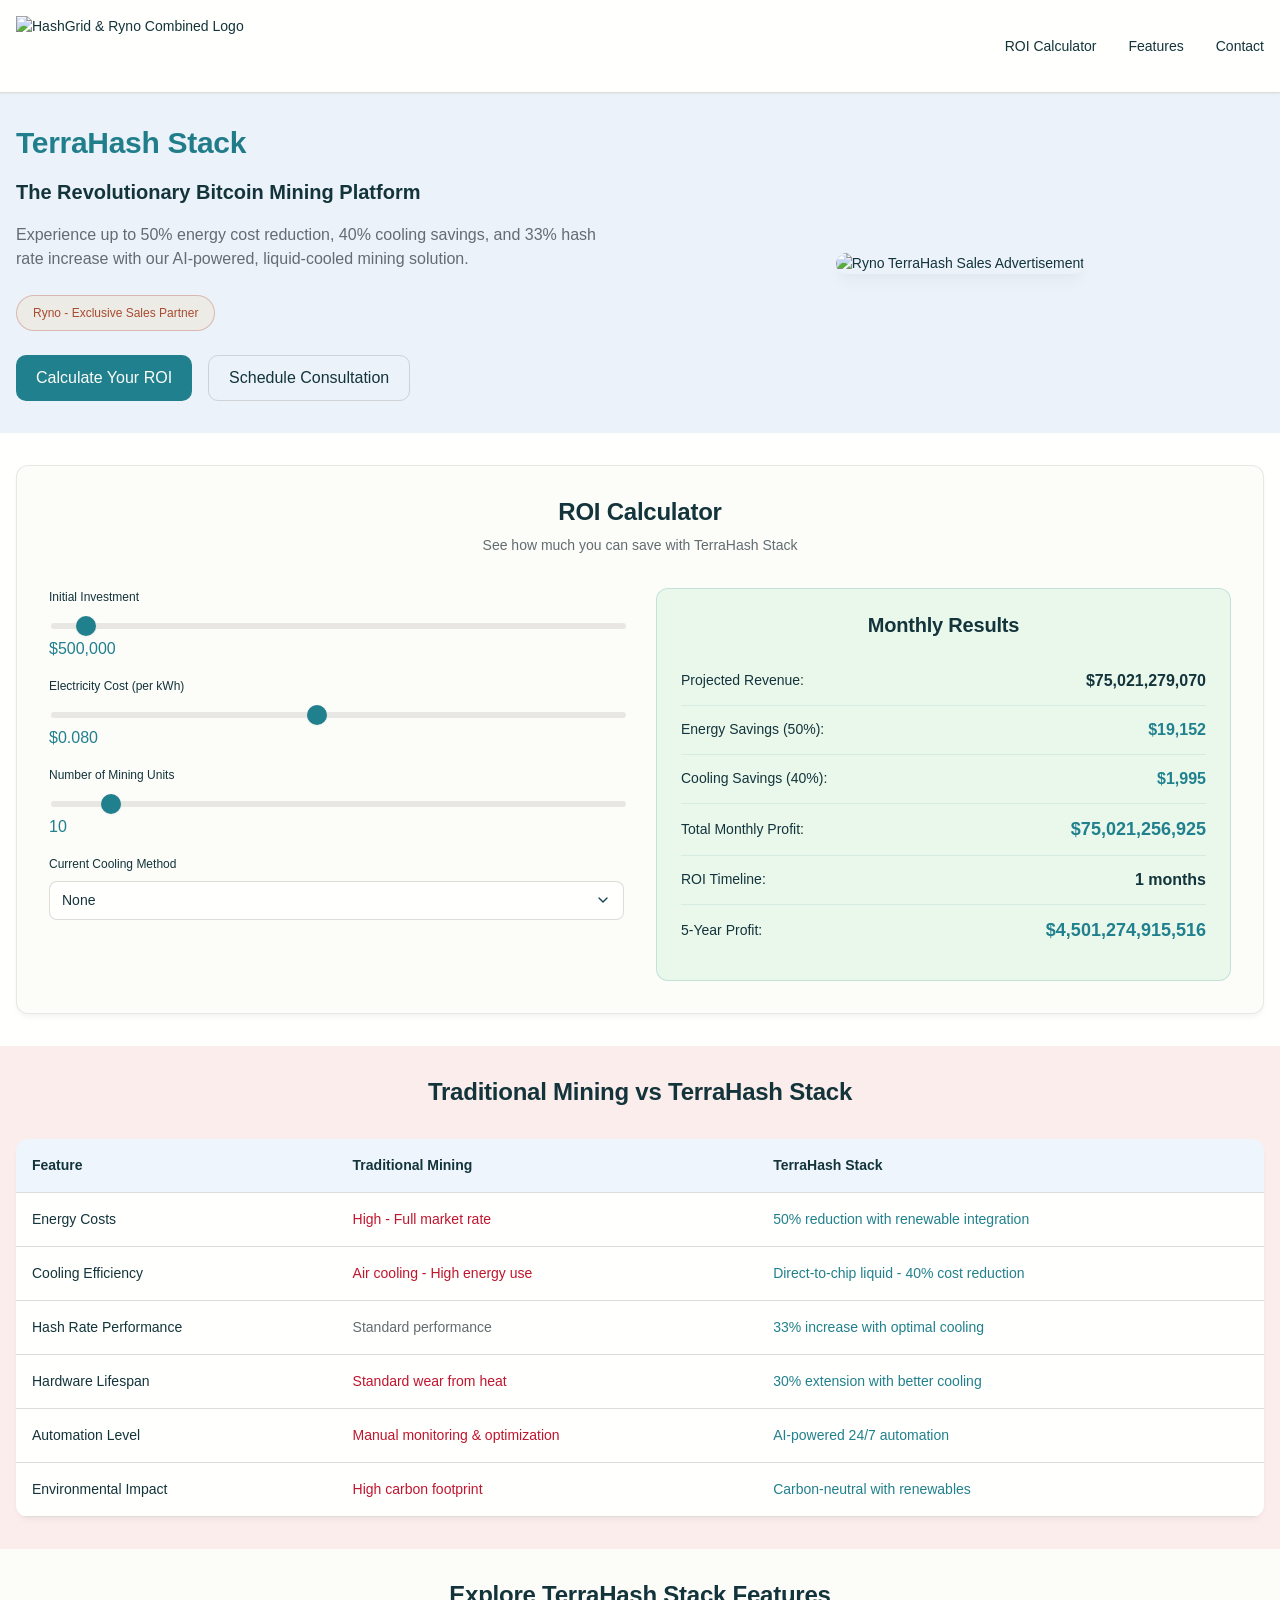
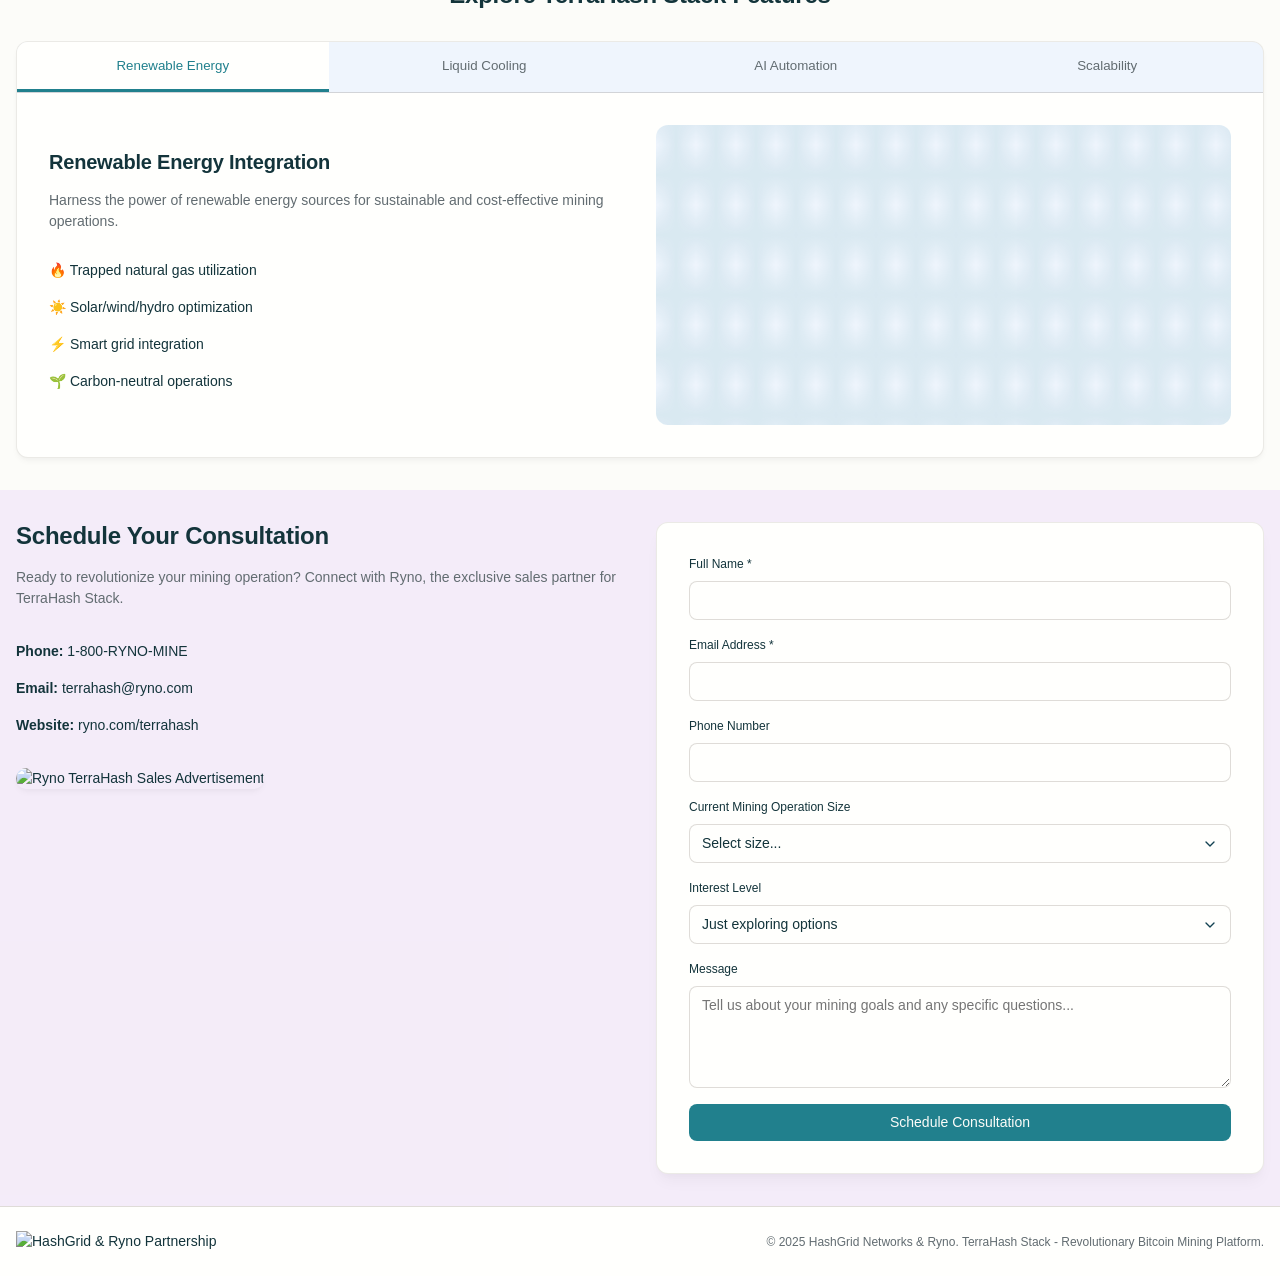
==== commit da65ab92: "adding updated marketing site files" ====
--- a/ryno-contact/index.html
+++ b/ryno-contact/index.html
@@ -11,7 +11,7 @@
     <header class="header">
         <div class="container">
             <div class="header__content">
-                <img src="https://user-gen-media-assets.s3.amazonaws.com/gpt4o_images/118c1c0d-018f-4cac-a3be-09df968bb482.png" alt="HashGrid & Ryno Combined Logo" class="header__logo">
+                <img src="https://user-gen-media-assets.s3.amazonaws.com/gpt4o_images/c5f0a8a8-5879-4580-a0fd-f8d1fc9920ba.png" alt="HashGrid & Ryno Combined Logo" class="header__logo">
                 <nav class="header__nav">
                     <a href="#calculator" class="header__nav-link">ROI Calculator</a>
                     <a href="#features" class="header__nav-link">Features</a>
@@ -30,7 +30,7 @@
                     <p class="hero__subtitle">The Revolutionary Bitcoin Mining Platform</p>
                     <p class="hero__description">Experience up to 50% energy cost reduction, 40% cooling savings, and 33% hash rate increase with our AI-powered, liquid-cooled mining solution.</p>
                     <div class="hero__partnership">
-                        <span class="partnership-badge">Ryno Holdings - Exclusive Sales Partner</span>
+                        <span class="partnership-badge">Ryno - Exclusive Sales Partner</span>
                     </div>
                     <div class="hero__cta">
                         <a href="#calculator" class="btn btn--primary btn--lg">Calculate Your ROI</a>
@@ -38,7 +38,7 @@
                     </div>
                 </div>
                 <div class="hero__image">
-                    <img src="https://user-gen-media-assets.s3.amazonaws.com/gpt4o_images/c0cdbb9a-6639-4723-b7b8-f5bbcff75af6.png" alt="TerraHash Stack Benefits Overview" class="hero__img">
+                    <img src="https://user-gen-media-assets.s3.amazonaws.com/gpt4o_images/9f247953-428f-4c24-b7ef-79cdb44b1fc8.png" alt="Ryno TerraHash Sales Advertisement" class="hero__img">
                 </div>
             </div>
         </div>
@@ -197,7 +197,7 @@
                                 </ul>
                             </div>
                             <div class="feature-image">
-                                <img src="https://user-gen-media-assets.s3.amazonaws.com/gpt4o_images/6d12c939-894d-44c8-b946-e693b4565c2b.png" alt="TerraHash Stack Features" class="feature-img">
+                                <div class="circuit-pattern"></div>
                             </div>
                         </div>
                     </div>
@@ -301,19 +301,19 @@
             <div class="contact-content">
                 <div class="contact-info">
                     <h2>Schedule Your Consultation</h2>
-                    <p>Ready to revolutionize your mining operation? Connect with Ryno Holdings, the exclusive sales partner for TerraHash Stack.</p>
+                    <p>Ready to revolutionize your mining operation? Connect with Ryno, the exclusive sales partner for TerraHash Stack.</p>
                     <div class="contact-details">
                         <div class="contact-item">
                             <strong>Phone:</strong> 1-800-RYNO-MINE
                         </div>
                         <div class="contact-item">
-                            <strong>Email:</strong> terrahash@rynoholdings.com
+                            <strong>Email:</strong> terrahash@ryno.com
                         </div>
                         <div class="contact-item">
-                            <strong>Website:</strong> rynoholdings.com/terrahash
-                        </div>
-                    </div>
-                    <img src="https://user-gen-media-assets.s3.amazonaws.com/gpt4o_images/5bec78c7-010d-4da1-a1a3-903c80a85e2d.png" alt="Ryno TerraHash Sales Advertisement" class="contact-ad">
+                            <strong>Website:</strong> ryno.com/terrahash
+                        </div>
+                    </div>
+                    <img src="https://user-gen-media-assets.s3.amazonaws.com/gpt4o_images/9f247953-428f-4c24-b7ef-79cdb44b1fc8.png" alt="Ryno TerraHash Sales Advertisement" class="contact-ad">
                 </div>
                 
                 <form class="contact-form" id="contact-form">
@@ -371,7 +371,7 @@
                 <button class="modal-close" id="modal-close">&times;</button>
             </div>
             <div class="modal-body">
-                <p>Thank you for your interest in TerraHash Stack. A Ryno Holdings representative will contact you within 24 hours to schedule your personalized consultation.</p>
+                <p>Thank you for your interest in TerraHash Stack. A Ryno representative will contact you within 24 hours to schedule your personalized consultation.</p>
                 <p><strong>Next Steps:</strong></p>
                 <ul>
                     <li>Review your current mining setup</li>
@@ -386,10 +386,10 @@
         <div class="container">
             <div class="footer-content">
                 <div class="footer-logo">
-                    <img src="https://user-gen-media-assets.s3.amazonaws.com/gpt4o_images/98c45ca7-f45f-4259-8d94-35128097c274.png" alt="HashGrid & Ryno Partnership" class="footer-img">
+                    <img src="https://user-gen-media-assets.s3.amazonaws.com/gpt4o_images/5dd84239-78de-4c6b-a131-769c22170fd2.png" alt="HashGrid & Ryno Partnership" class="footer-img">
                 </div>
                 <div class="footer-text">
-                    <p>&copy; 2025 HashGrid Networks & Ryno Holdings. TerraHash Stack - Revolutionary Bitcoin Mining Platform.</p>
+                    <p>&copy; 2025 HashGrid Networks & Ryno. TerraHash Stack - Revolutionary Bitcoin Mining Platform.</p>
                 </div>
             </div>
         </div>
--- a/ryno-contact/style.css
+++ b/ryno-contact/style.css
@@ -1135,6 +1135,37 @@
   border-radius: var(--radius-lg);
 }
 
+/* Circuit Pattern Background */
+.circuit-pattern {
+  width: 100%;
+  height: 300px;
+  background: var(--color-bg-1);
+  border-radius: var(--radius-lg);
+  position: relative;
+  overflow: hidden;
+}
+
+.circuit-pattern::before {
+  content: '';
+  position: absolute;
+  top: 0;
+  left: 0;
+  right: 0;
+  bottom: 0;
+  background-image: 
+    linear-gradient(90deg, transparent 0%, var(--color-primary) 50%, transparent 100%),
+    linear-gradient(0deg, transparent 0%, var(--color-success) 50%, transparent 100%);
+  background-size: 40px 40px, 60px 60px;
+  background-position: 0 0, 20px 20px;
+  opacity: 0.1;
+  animation: circuitFlow 10s linear infinite;
+}
+
+@keyframes circuitFlow {
+  0% { transform: translate(0, 0); }
+  100% { transform: translate(40px, 60px); }
+}
+
 .feature-metrics {
   display: grid;
   grid-template-columns: repeat(3, 1fr);
